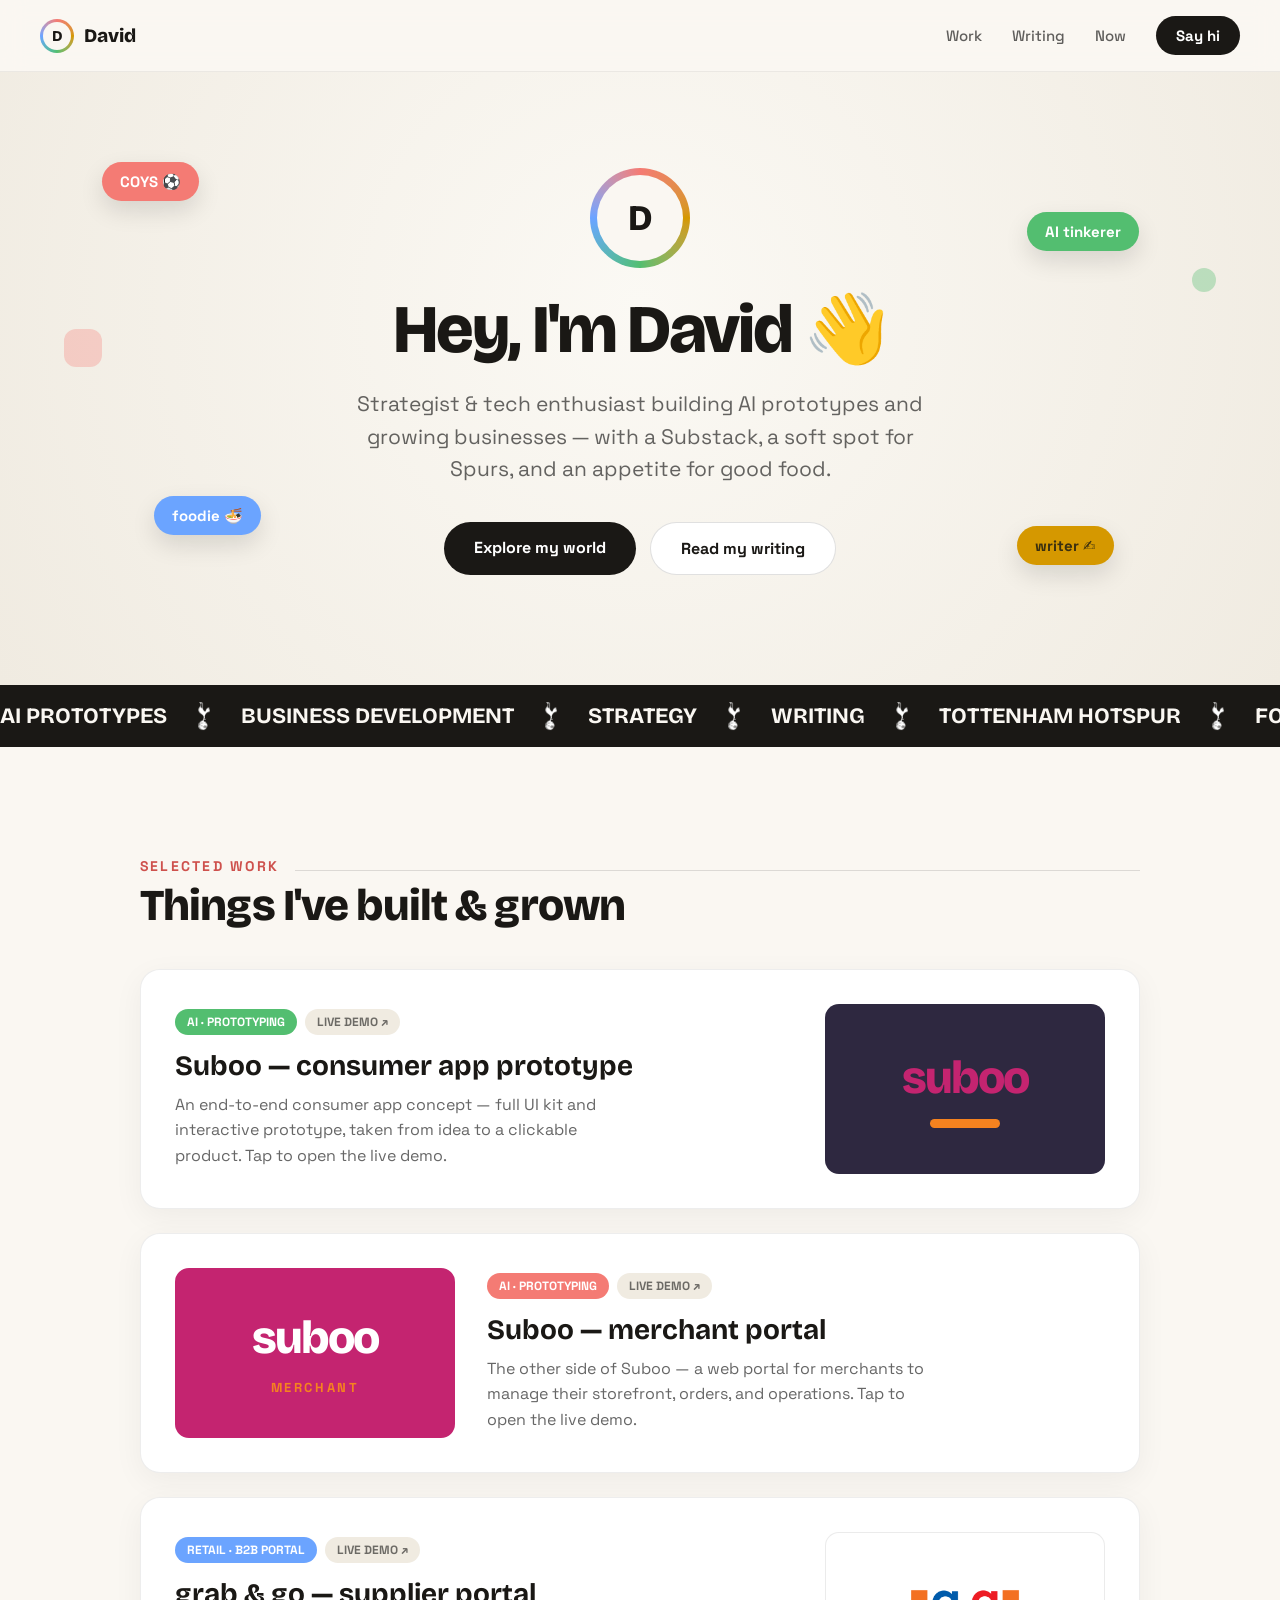
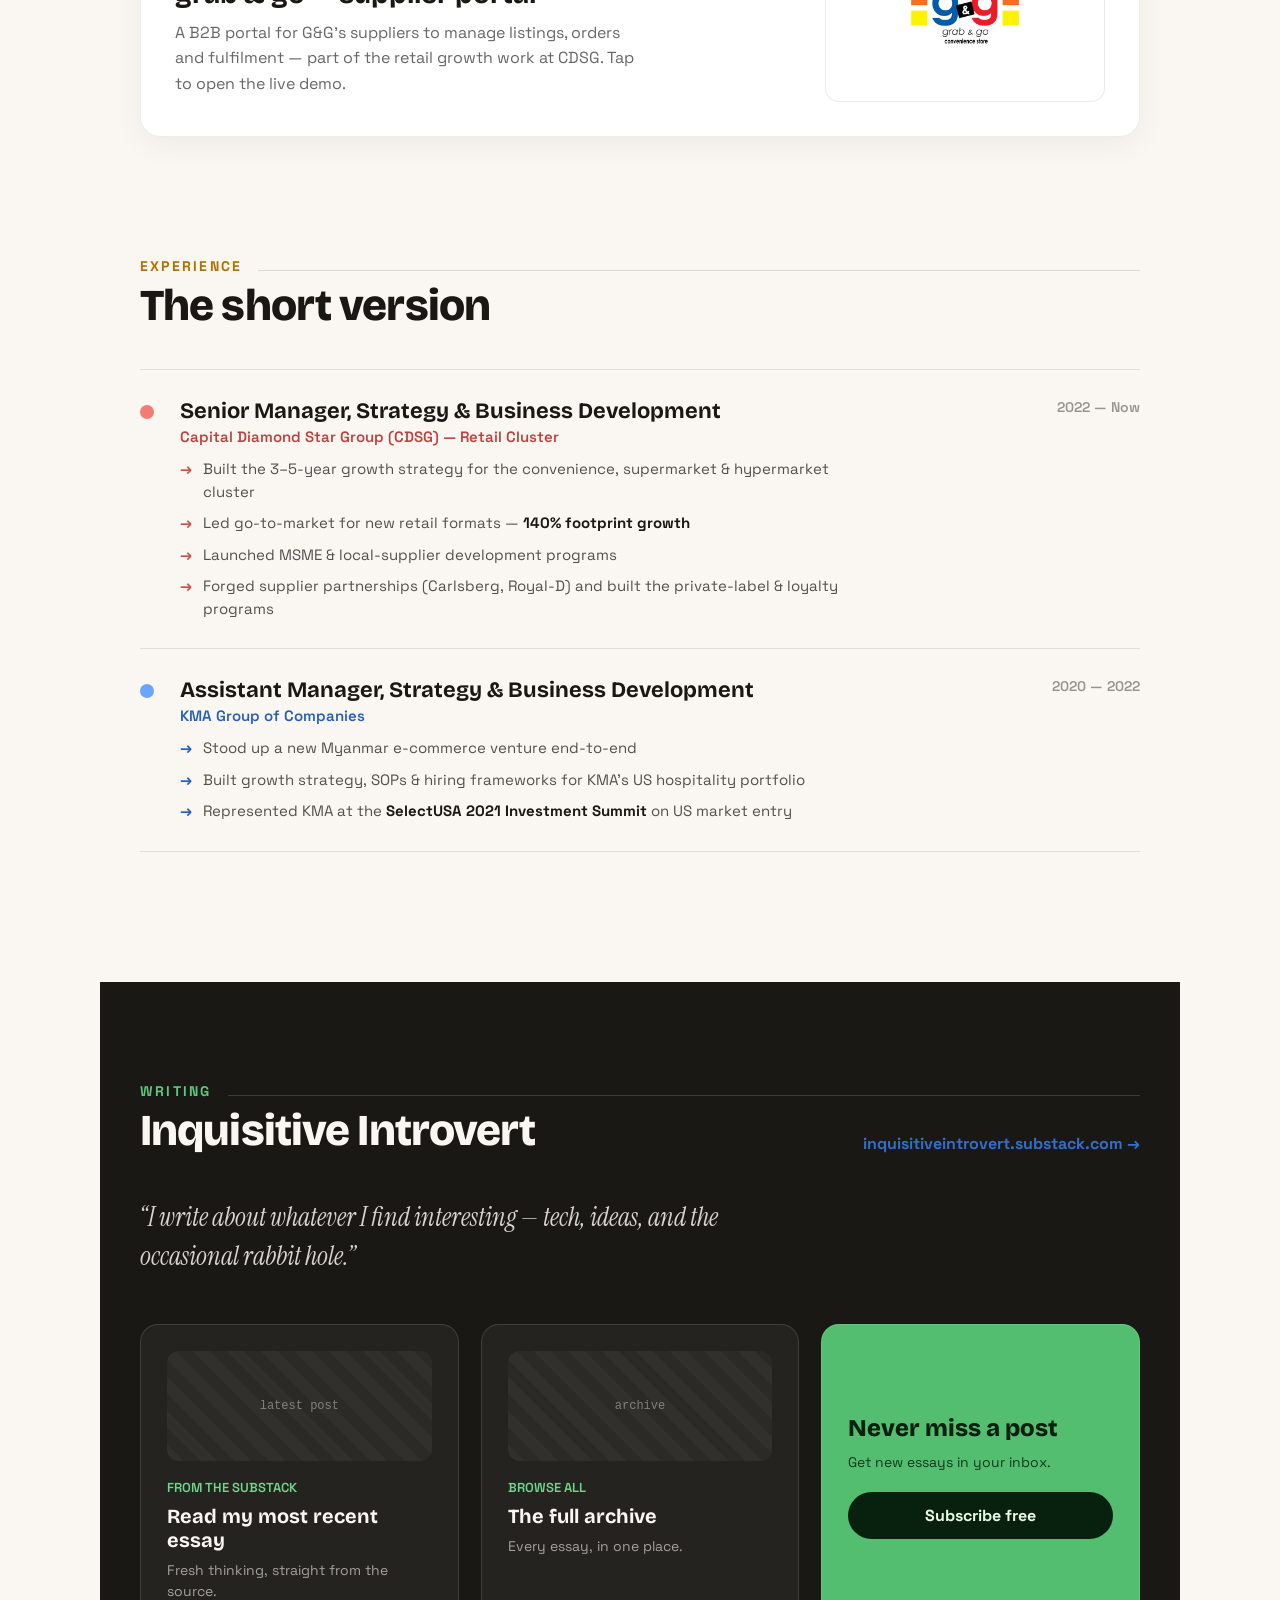
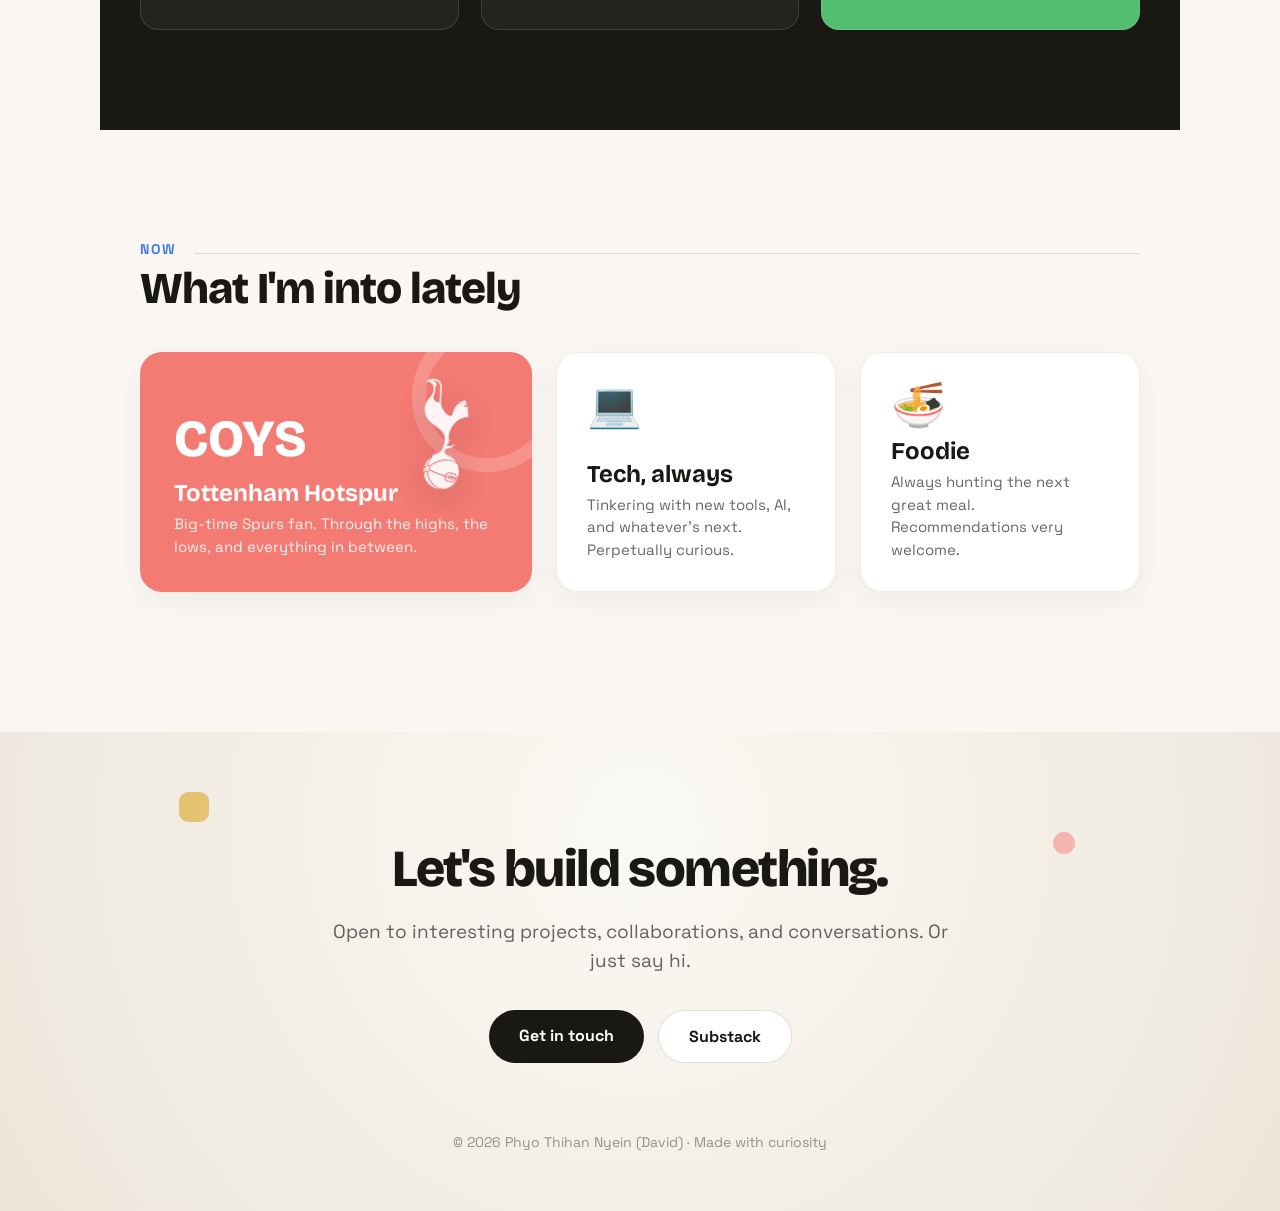
==== index.html @ 21fb3c2d "David portfolio — one-page site with editable content architecture All content lives in js/content.j" ====
<!DOCTYPE html>
<html lang="en">
<head>
<meta charset="utf-8">
<meta name="viewport" content="width=device-width, initial-scale=1">
<title>David — Strategy, AI Prototypes &amp; Writing</title>
<meta name="description" content="Phyo Thihan Nyein (David) — strategist &amp; tech enthusiast building AI prototypes and growing businesses. Portfolio, writing, and interests.">
<link rel="icon" href="data:image/svg+xml,%3Csvg xmlns='http://www.w3.org/2000/svg' viewBox='0 0 100 100'%3E%3Ccircle cx='50' cy='50' r='48' fill='%231a1815'/%3E%3Ctext x='50' y='68' text-anchor='middle' font-family='sans-serif' font-weight='800' font-size='52' fill='%23faf7f2'%3ED%3C/text%3E%3C/svg%3E">
<link rel="preconnect" href="https://fonts.googleapis.com">
<link rel="preconnect" href="https://fonts.gstatic.com" crossorigin>
<link href="https://fonts.googleapis.com/css2?family=Space+Grotesk:wght@400;500;600;700&family=Bricolage+Grotesque:opsz,wght@12..96,400;12..96,600;12..96,800&family=Instrument+Serif:ital@0;1&display=swap" rel="stylesheet">
<link rel="stylesheet" href="css/styles.css">
</head>
<body>

<!-- The page is rendered from js/content.js — edit that file to change any text or content. -->

<!-- ===== NAV ===== -->
<nav class="nav">
  <a href="#top" class="nav__brand">
    <span class="monogram monogram--sm"><span class="monogram__inner" data-initial></span></span>
    <span data-name></span>
  </a>
  <div class="nav__links">
    <a href="#work">Work</a>
    <a href="#writing">Writing</a>
    <a href="#now">Now</a>
    <a href="#say-hi" class="btn btn--dark btn--sm">Say hi</a>
  </div>
</nav>

<!-- ===== HERO ===== -->
<header id="top" class="hero">
  <div class="hero__deco" aria-hidden="true" id="hero-deco"></div>
  <div class="hero__inner">
    <div class="monogram monogram--lg">
      <div class="monogram__inner monogram__inner--lg" data-initial></div>
    </div>
    <h1 class="hero__title" id="hero-title"></h1>
    <p class="hero__subtitle" id="hero-subtitle"></p>
    <div class="hero__cta" id="hero-cta"></div>
  </div>
</header>

<!-- ===== MARQUEE STRIP ===== -->
<div class="marquee">
  <div class="marquee__track" id="marquee-track"></div>
</div>

<!-- ===== WORK ===== -->
<section id="work" class="section">
  <div class="rv eyebrow-row">
    <span class="eyebrow eyebrow--red" id="work-eyebrow"></span>
    <span class="rule"></span>
  </div>
  <h2 class="rv section__title" style="max-width:640px" id="work-title"></h2>
  <div class="work-grid" id="work-grid"></div>
</section>

<!-- ===== EXPERIENCE ===== -->
<section class="section section--experience">
  <div class="rv eyebrow-row">
    <span class="eyebrow eyebrow--yellow" id="exp-eyebrow"></span>
    <span class="rule"></span>
  </div>
  <h2 class="rv section__title" id="exp-title"></h2>
  <div class="timeline" id="timeline"></div>
</section>

<!-- ===== WRITING / SUBSTACK ===== -->
<section id="writing" class="section section--writing">
  <div class="section__inner">
    <div class="rv eyebrow-row">
      <span class="eyebrow eyebrow--green" id="writing-eyebrow"></span>
      <span class="rule rule--dark"></span>
    </div>
    <div class="rv writing__head">
      <h2 class="section__title" style="margin:0" id="writing-title"></h2>
      <a class="tlink writing__link" id="writing-link" href="#" target="_blank" rel="noopener"></a>
    </div>
    <p class="rv writing__quote" id="writing-quote"></p>
    <div class="writing-grid" id="writing-grid"></div>
  </div>
</section>

<!-- ===== NOW / INTERESTS ===== -->
<section id="now" class="section">
  <div class="rv eyebrow-row">
    <span class="eyebrow eyebrow--purple" id="now-eyebrow"></span>
    <span class="rule"></span>
  </div>
  <h2 class="rv section__title" id="now-title"></h2>
  <div class="now-grid" id="now-grid"></div>
</section>

<!-- ===== SAY HI / FOOTER ===== -->
<footer id="say-hi" class="footer">
  <div class="blob footer__blob1"></div>
  <div class="blob footer__blob2"></div>
  <div class="rv footer__inner">
    <h2 class="footer__title" id="footer-title"></h2>
    <p class="footer__subtitle" id="footer-subtitle"></p>
    <div class="footer__cta" id="footer-cta"></div>
    <div class="footer__copy" id="footer-copy"></div>
  </div>
</footer>

<!-- ===== DEMO MODAL ===== -->
<div id="demo-modal" class="modal" hidden>
  <div class="modal__bar">
    <span class="modal__title" id="demo-title"></span>
    <div class="modal__actions">
      <a id="demo-open-tab" href="#" target="_blank" rel="noopener" class="modal__link">Open in tab ↗</a>
      <button id="demo-close" type="button" class="modal__close">Close ✕</button>
    </div>
  </div>
  <iframe id="demo-frame" class="modal__frame" title="Project demo" src="about:blank"></iframe>
</div>

<script src="js/content.js"></script>
<script src="js/main.js"></script>
</body>
</html>
---- css/styles.css ----
/* ===== Reset & base ===== */
* { box-sizing: border-box; }
body {
  margin: 0;
  background: #faf7f2;
  color: #1a1815;
  font-family: 'Space Grotesk', system-ui, sans-serif;
  -webkit-font-smoothing: antialiased;
}
a { color: inherit; text-decoration: none; }
a.tlink { color: oklch(0.55 0.16 260); }
a.tlink:hover { color: oklch(0.45 0.16 260); }
img { max-width: 100%; display: block; }
ul { margin: 0; padding: 0; }

/* ===== Keyframes ===== */
@keyframes flo {
  0%, 100% { transform: translateY(0) rotate(var(--r, 0deg)); }
  50% { transform: translateY(-20px) rotate(calc(var(--r, 0deg) + 5deg)); }
}
@keyframes flo2 {
  0%, 100% { transform: translateY(0) rotate(var(--r, 0deg)); }
  50% { transform: translateY(16px) rotate(calc(var(--r, 0deg) - 7deg)); }
}
@keyframes drift {
  0% { transform: translate(0, 0); }
  33% { transform: translate(18px, -12px); }
  66% { transform: translate(-12px, 10px); }
  100% { transform: translate(0, 0); }
}
@keyframes pop {
  0%, 100% { transform: scale(1); }
  50% { transform: scale(1.06); }
}
@keyframes spin {
  from { transform: rotate(0); }
  to { transform: rotate(360deg); }
}
@keyframes mq {
  from { transform: translateX(0); }
  to { transform: translateX(-50%); }
}
@keyframes reveal {
  from { opacity: 0; transform: translateY(40px); }
  to { opacity: 1; transform: none; }
}

/* Scroll reveal: native CSS scroll-driven animation where supported */
.rv {
  animation: reveal both linear;
  animation-timeline: view();
  animation-range: entry 0% cover 26%;
}
/* JS fallback for browsers without animation-timeline support (Safari, Firefox) */
.no-scroll-timeline .rv {
  opacity: 0;
  transform: translateY(40px);
  transition: opacity .6s ease, transform .6s ease;
}
.no-scroll-timeline .rv.is-visible {
  opacity: 1;
  transform: none;
}
@media (prefers-reduced-motion: reduce) {
  .rv { animation: none; opacity: 1; transform: none; transition: none; }
}

/* ===== Shared components ===== */
.btn {
  display: inline-block;
  padding: 15px 30px;
  border-radius: 999px;
  font-weight: 700;
  font-size: 16px;
  transition: background .2s, border-color .2s;
}
.btn--sm { padding: 10px 20px; font-size: 15px; }
.btn--dark { background: #1a1815; color: #fff; }
.btn--dark:hover { background: oklch(0.55 0.16 260); }
.btn--outline { background: #fff; border: 1.5px solid rgba(0,0,0,.12); }
.btn--outline:hover { border-color: rgba(0,0,0,.4); }
.btn--subscribe { background: #08210f; color: #eafbe4; text-align: center; padding: 13px; display: block; }

.monogram {
  border-radius: 50%;
  background: conic-gradient(from 0deg, oklch(0.72 0.15 25), oklch(0.72 0.15 80), oklch(0.72 0.15 150), oklch(0.72 0.15 260), oklch(0.72 0.15 25));
  display: flex;
  align-items: center;
  justify-content: center;
}
.monogram--sm { width: 34px; height: 34px; }
.monogram--lg { width: 100px; height: 100px; margin-bottom: 28px; animation: pop 4s ease-in-out infinite; }
.monogram__inner {
  width: 28px; height: 28px;
  border-radius: 50%;
  background: #faf7f2;
  display: flex; align-items: center; justify-content: center;
  font-size: 15px;
}
.monogram__inner--lg {
  width: 86px; height: 86px;
  font: 800 36px 'Bricolage Grotesque', sans-serif;
}

.eyebrow-row { display: flex; align-items: baseline; gap: 16px; margin-bottom: 8px; }
.eyebrow { font-size: 14px; font-weight: 700; letter-spacing: .16em; text-transform: uppercase; }
.eyebrow--red { color: oklch(0.6 0.16 25); }
.eyebrow--yellow { color: oklch(0.6 0.16 80); }
.eyebrow--green { color: oklch(0.75 0.15 150); }
.eyebrow--purple { color: oklch(0.6 0.16 260); }
.rule { flex: 1; height: 1px; background: rgba(0,0,0,.12); }
.rule--dark { background: rgba(255,255,255,.16); }

.section { max-width: 1080px; margin: 0 auto; padding: 110px 40px 40px; }
.section--experience { padding: 80px 40px 40px; }
.section__inner { max-width: 1080px; margin: 0 auto; }
.section__title {
  font: 800 44px/1.05 'Bricolage Grotesque', sans-serif;
  margin: 0 0 40px;
  letter-spacing: -.02em;
}

/* ===== Nav ===== */
.nav {
  position: sticky; top: 0; z-index: 50;
  display: flex; align-items: center; justify-content: space-between;
  padding: 16px 40px;
  background: rgba(250,247,242,.82);
  backdrop-filter: blur(12px);
  border-bottom: 1px solid rgba(0,0,0,.06);
}
.nav__brand {
  display: flex; align-items: center; gap: 10px;
  font-weight: 800;
  font-family: 'Bricolage Grotesque', sans-serif;
  font-size: 19px;
}
.nav__links { display: flex; align-items: center; gap: 30px; font-size: 15px; font-weight: 500; color: rgba(0,0,0,.62); }
.nav__links > a:not(.btn) { transition: color .2s; }
.nav__links > a:not(.btn):hover { color: #1a1815; }

/* ===== Hero ===== */
.hero {
  position: relative;
  overflow: hidden;
  background: radial-gradient(circle at 50% 38%, #fbf9f4, #f0ebe1);
  padding: 96px 40px 110px;
}
.hero__deco { position: absolute; inset: 0; overflow: hidden; pointer-events: none; }
.chip {
  position: absolute;
  padding: 10px 18px;
  border-radius: 999px;
  color: #fff;
  font-weight: 700;
  font-size: 15px;
  box-shadow: 0 10px 24px rgba(0,0,0,.12);
}
.chip--red { --r: -8deg; background: oklch(0.72 0.15 25); }
.chip--green { --r: 6deg; background: oklch(0.72 0.15 150); }
.chip--purple { --r: 5deg; background: oklch(0.72 0.15 260); }
.chip--yellow { --r: -6deg; background: oklch(0.72 0.15 80); color: #3a2f10; }
.chip--flo1 { animation: flo 9s ease-in-out infinite; }
.chip--flo2 { animation: flo2 9s ease-in-out infinite; }
.blob { position: absolute; opacity: .3; }
.blob--square {
  top: 42%; left: 5%; width: 38px; height: 38px;
  border-radius: 12px; background: oklch(0.72 0.15 25);
  animation: drift 12s ease-in-out infinite;
}
.blob--circle {
  top: 32%; right: 5%; width: 24px; height: 24px;
  border-radius: 50%; background: oklch(0.72 0.15 150); opacity: .35;
  animation: drift 10s ease-in-out infinite reverse;
}
.hero__inner {
  position: relative;
  max-width: 760px;
  margin: 0 auto;
  text-align: center;
  display: flex; flex-direction: column; align-items: center;
}
.hero__title {
  font: 800 68px/1 'Bricolage Grotesque', sans-serif;
  margin: 0;
  letter-spacing: -.03em;
}
.hero__subtitle {
  font-size: 21px; line-height: 1.55;
  color: rgba(0,0,0,.6);
  max-width: 580px;
  margin: 24px 0 0;
}
.hero__cta { display: flex; gap: 14px; margin-top: 36px; flex-wrap: wrap; justify-content: center; }

/* ===== Marquee ===== */
.marquee { overflow: hidden; background: #1a1815; color: #faf7f2; padding: 16px 0; }
.marquee__track {
  display: flex; white-space: nowrap;
  animation: mq 40s linear infinite;
  font-size: 22px; font-weight: 700;
  font-family: 'Bricolage Grotesque', sans-serif;
}
.marquee__group { display: inline-flex; align-items: center; }
.marquee__sep { height: 30px; width: auto; margin: 0 22px; vertical-align: middle; }

/* ===== Work ===== */
.work-grid { display: grid; grid-template-columns: 1fr 1fr; gap: 24px; }
.work-card {
  grid-column: 1 / -1;
  display: flex; gap: 32px; align-items: center;
  background: #fff;
  border: 1px solid rgba(0,0,0,.07);
  border-radius: 20px;
  padding: 34px;
  box-shadow: 0 8px 30px rgba(0,0,0,.05);
  transition: transform .25s, box-shadow .25s;
  cursor: pointer;
}
.work-card:hover { transform: translateY(-4px); box-shadow: 0 16px 44px rgba(0,0,0,.1); }
.work-card__text { flex: 1; }
.tag-row { display: flex; gap: 8px; margin-bottom: 16px; }
.tag { display: inline-block; font-size: 12px; font-weight: 700; padding: 5px 12px; border-radius: 999px; }
.tag--green { background: oklch(0.72 0.15 150); color: #fff; }
.tag--red { background: oklch(0.72 0.15 25); color: #fff; }
.tag--purple { background: oklch(0.72 0.15 260); color: #fff; }
.tag--neutral { background: #f0ebe1; color: rgba(0,0,0,.55); }
.work-card__title { font: 700 28px/1.1 'Bricolage Grotesque', sans-serif; margin: 0 0 10px; }
.work-card__desc { font-size: 16px; line-height: 1.6; color: rgba(0,0,0,.6); margin: 0; max-width: 460px; }
.work-card__preview {
  width: 280px; height: 170px;
  border-radius: 14px; flex: none;
  display: flex; flex-direction: column; align-items: center; justify-content: center; gap: 14px;
}
.work-card__preview--image {
  background: #fff; border: 1px solid rgba(0,0,0,.08);
  padding: 18px;
}
.work-card__preview--image img { max-width: 100%; max-height: 100%; object-fit: contain; }
.suboo-wordmark { font: 900 46px 'Bricolage Grotesque', sans-serif; letter-spacing: -2px; }
.suboo-bar { width: 70px; height: 9px; border-radius: 5px; background: #F5821F; }
.suboo-label { font: 700 13px 'Space Grotesk', sans-serif; letter-spacing: .2em; color: #F5821F; }

/* ===== Experience / timeline ===== */
.timeline { display: flex; flex-direction: column; }
.timeline__item { display: flex; gap: 26px; padding: 28px 0; }
.timeline__item--top { border-top: 1px solid rgba(0,0,0,.1); }
.timeline__item--bottom { border-top: 1px solid rgba(0,0,0,.1); border-bottom: 1px solid rgba(0,0,0,.1); }
.timeline__dot { width: 14px; height: 14px; border-radius: 50%; margin-top: 7px; flex: none; }
.timeline__dot--red { background: oklch(0.72 0.15 25); }
.timeline__dot--purple { background: oklch(0.72 0.15 260); }
.timeline__body { flex: 1; }
.timeline__role { font: 700 22px 'Bricolage Grotesque', sans-serif; margin: 0 0 3px; }
.timeline__org { font-size: 15px; font-weight: 600; margin-bottom: 12px; }
.timeline__org--red { color: oklch(0.55 0.16 25); }
.timeline__org--purple { color: oklch(0.5 0.16 260); }
.timeline__list { list-style: none; display: flex; flex-direction: column; gap: 9px; max-width: 660px; }
.timeline__list li { display: flex; gap: 11px; font-size: 15px; line-height: 1.5; color: rgba(0,0,0,.68); }
.timeline__list strong { color: #1a1815; }
.timeline__arrow { font-weight: 800; flex: none; }
.timeline__arrow--red { color: oklch(0.6 0.16 25); }
.timeline__arrow--purple { color: oklch(0.5 0.16 260); }
.timeline__date { font-size: 14px; color: rgba(0,0,0,.4); font-weight: 600; white-space: nowrap; }

/* ===== Writing ===== */
.section--writing {
  background: #1a1815; color: #faf7f2;
  margin-top: 90px;
  padding: 100px 40px;
}
.writing__head {
  display: flex; flex-wrap: wrap; justify-content: space-between; align-items: flex-end;
  gap: 20px; margin-bottom: 44px;
}
.writing__link { color: oklch(0.8 0.15 150); font-weight: 700; font-size: 16px; }
.writing__quote {
  font: italic 26px/1.5 'Instrument Serif', serif;
  color: rgba(250,247,242,.85);
  max-width: 640px;
  margin: 0 0 48px;
}
.writing-grid { display: grid; grid-template-columns: repeat(3, 1fr); gap: 22px; }
.writing-card {
  display: flex; flex-direction: column;
  background: rgba(255,255,255,.05);
  border: 1px solid rgba(255,255,255,.12);
  border-radius: 18px;
  padding: 26px;
  transition: background .25s;
}
.writing-card:hover { background: rgba(255,255,255,.09); }
.writing-card__thumb {
  height: 110px; border-radius: 12px; margin-bottom: 18px;
  background: repeating-linear-gradient(45deg, rgba(255,255,255,.06), rgba(255,255,255,.06) 12px, rgba(255,255,255,.03) 12px, rgba(255,255,255,.03) 24px);
  display: flex; align-items: center; justify-content: center;
  font: 12px ui-monospace, monospace; color: rgba(255,255,255,.4);
}
.writing-card__eyebrow { font-size: 13px; color: oklch(0.8 0.15 150); font-weight: 600; margin-bottom: 8px; }
.writing-card__title { font: 700 20px/1.2 'Bricolage Grotesque', sans-serif; margin: 0 0 8px; }
.writing-card__desc { font-size: 14px; line-height: 1.55; color: rgba(250,247,242,.6); margin: 0; }
.writing-card--cta {
  justify-content: center;
  background: oklch(0.72 0.15 150); color: #08210f;
  border-radius: 18px; padding: 26px;
}
.writing-card--cta__title { font: 800 24px/1.15 'Bricolage Grotesque', sans-serif; margin: 0 0 10px; }
.writing-card--cta__desc { font-size: 14px; line-height: 1.55; margin: 0 0 18px; opacity: .85; }

/* ===== Now ===== */
.now-grid { display: grid; grid-template-columns: 1.4fr 1fr 1fr; gap: 24px; }
.now-card {
  background: #fff; border: 1px solid rgba(0,0,0,.07);
  border-radius: 22px; padding: 30px; min-height: 240px;
  display: flex; flex-direction: column; justify-content: flex-end;
  box-shadow: 0 8px 30px rgba(0,0,0,.05);
}
.now-card--spurs {
  position: relative; overflow: hidden;
  background: oklch(0.72 0.15 25); color: #fff;
  border: none; padding: 34px;
}
.now-card__ring {
  position: absolute; top: -30px; right: -30px;
  width: 150px; height: 150px; border-radius: 50%;
  border: 14px solid rgba(255,255,255,.18);
  animation: spin 24s linear infinite;
}
.now-card__crest {
  position: absolute; top: 22px; right: 26px;
  height: 120px; width: auto; opacity: .92;
  animation: flo 9s ease-in-out infinite;
  filter: drop-shadow(0 8px 18px rgba(0,0,0,.2));
}
.now-card__big { font-size: 52px; font-weight: 800; font-family: 'Bricolage Grotesque', sans-serif; line-height: 1; }
.now-card__emoji { font-size: 44px; line-height: 1; margin-bottom: auto; }
.now-card__title { font: 700 24px 'Bricolage Grotesque', sans-serif; margin: 14px 0 6px; }
.now-card--spurs .now-card__title { margin: 14px 0 6px; }
.now-card:not(.now-card--spurs) .now-card__title { margin: 0 0 6px; }
.now-card__desc { font-size: 15px; line-height: 1.5; margin: 0; opacity: .9; }
.now-card:not(.now-card--spurs) .now-card__desc { color: rgba(0,0,0,.6); opacity: 1; }

/* ===== Footer ===== */
.footer {
  position: relative; overflow: hidden;
  margin-top: 100px;
  background: radial-gradient(circle at 50% 20%, #fbf9f4, #ece6da);
  padding: 110px 40px 60px;
  text-align: center;
}
.footer__blob1 { top: 60px; left: 14%; width: 30px; height: 30px; border-radius: 9px; background: oklch(0.72 0.15 80); opacity: .5; animation: drift 11s ease-in-out infinite; }
.footer__blob2 { top: 100px; right: 16%; width: 22px; height: 22px; border-radius: 50%; background: oklch(0.72 0.15 25); opacity: .5; animation: drift 9s ease-in-out infinite reverse; }
.footer__inner { position: relative; max-width: 640px; margin: 0 auto; }
.footer__title { font: 800 52px/1.05 'Bricolage Grotesque', sans-serif; margin: 0; letter-spacing: -.03em; }
.footer__subtitle { font-size: 19px; line-height: 1.55; color: rgba(0,0,0,.6); margin: 20px 0 34px; }
.footer__cta { display: flex; gap: 14px; justify-content: center; flex-wrap: wrap; }
.footer__copy { margin-top: 70px; font-size: 14px; color: rgba(0,0,0,.4); }

/* ===== Demo modal ===== */
.modal {
  position: fixed; inset: 0; z-index: 100;
  background: rgba(20,16,30,.72);
  backdrop-filter: blur(6px);
  display: flex; flex-direction: column;
  padding: 26px;
}
.modal[hidden] { display: none; }
.modal__bar { display: flex; align-items: center; justify-content: space-between; margin-bottom: 14px; color: #fff; }
.modal__title { font: 700 16px 'Bricolage Grotesque', sans-serif; color: #fff; text-transform: capitalize; }
.modal__actions { display: flex; gap: 10px; }
.modal__link { font-size: 14px; font-weight: 600; color: rgba(255,255,255,.75); border: 1px solid rgba(255,255,255,.25); padding: 9px 16px; border-radius: 999px; }
.modal__close { font-size: 15px; font-weight: 700; color: #1a1815; background: #fff; border: none; padding: 10px 20px; border-radius: 999px; cursor: pointer; }
.modal__frame { flex: 1; width: 100%; border: none; border-radius: 16px; background: #2E2840; box-shadow: 0 24px 70px rgba(0,0,0,.4); }

/* ===== Responsive ===== */
@media (max-width: 900px) {
  .now-grid { grid-template-columns: 1fr 1fr; }
  .now-card--spurs { grid-column: 1 / -1; }
  .writing-grid { grid-template-columns: 1fr; }
}
@media (max-width: 700px) {
  .nav { padding: 14px 20px; }
  .nav__links { gap: 16px; font-size: 14px; }
  .hero { padding: 72px 20px 90px; }
  .hero__title { font-size: 44px; }
  .hero__subtitle { font-size: 18px; }
  .section { padding: 80px 20px 30px; }
  .section--writing { padding: 70px 20px; }
  .section__title { font-size: 32px; }
  .work-card { flex-direction: column; padding: 22px; }
  .work-card__preview { width: 100%; }
  .timeline__item { flex-direction: column; gap: 10px; }
  .now-grid { grid-template-columns: 1fr; }
  .footer__title { font-size: 36px; }
  .chip { display: none; }
}
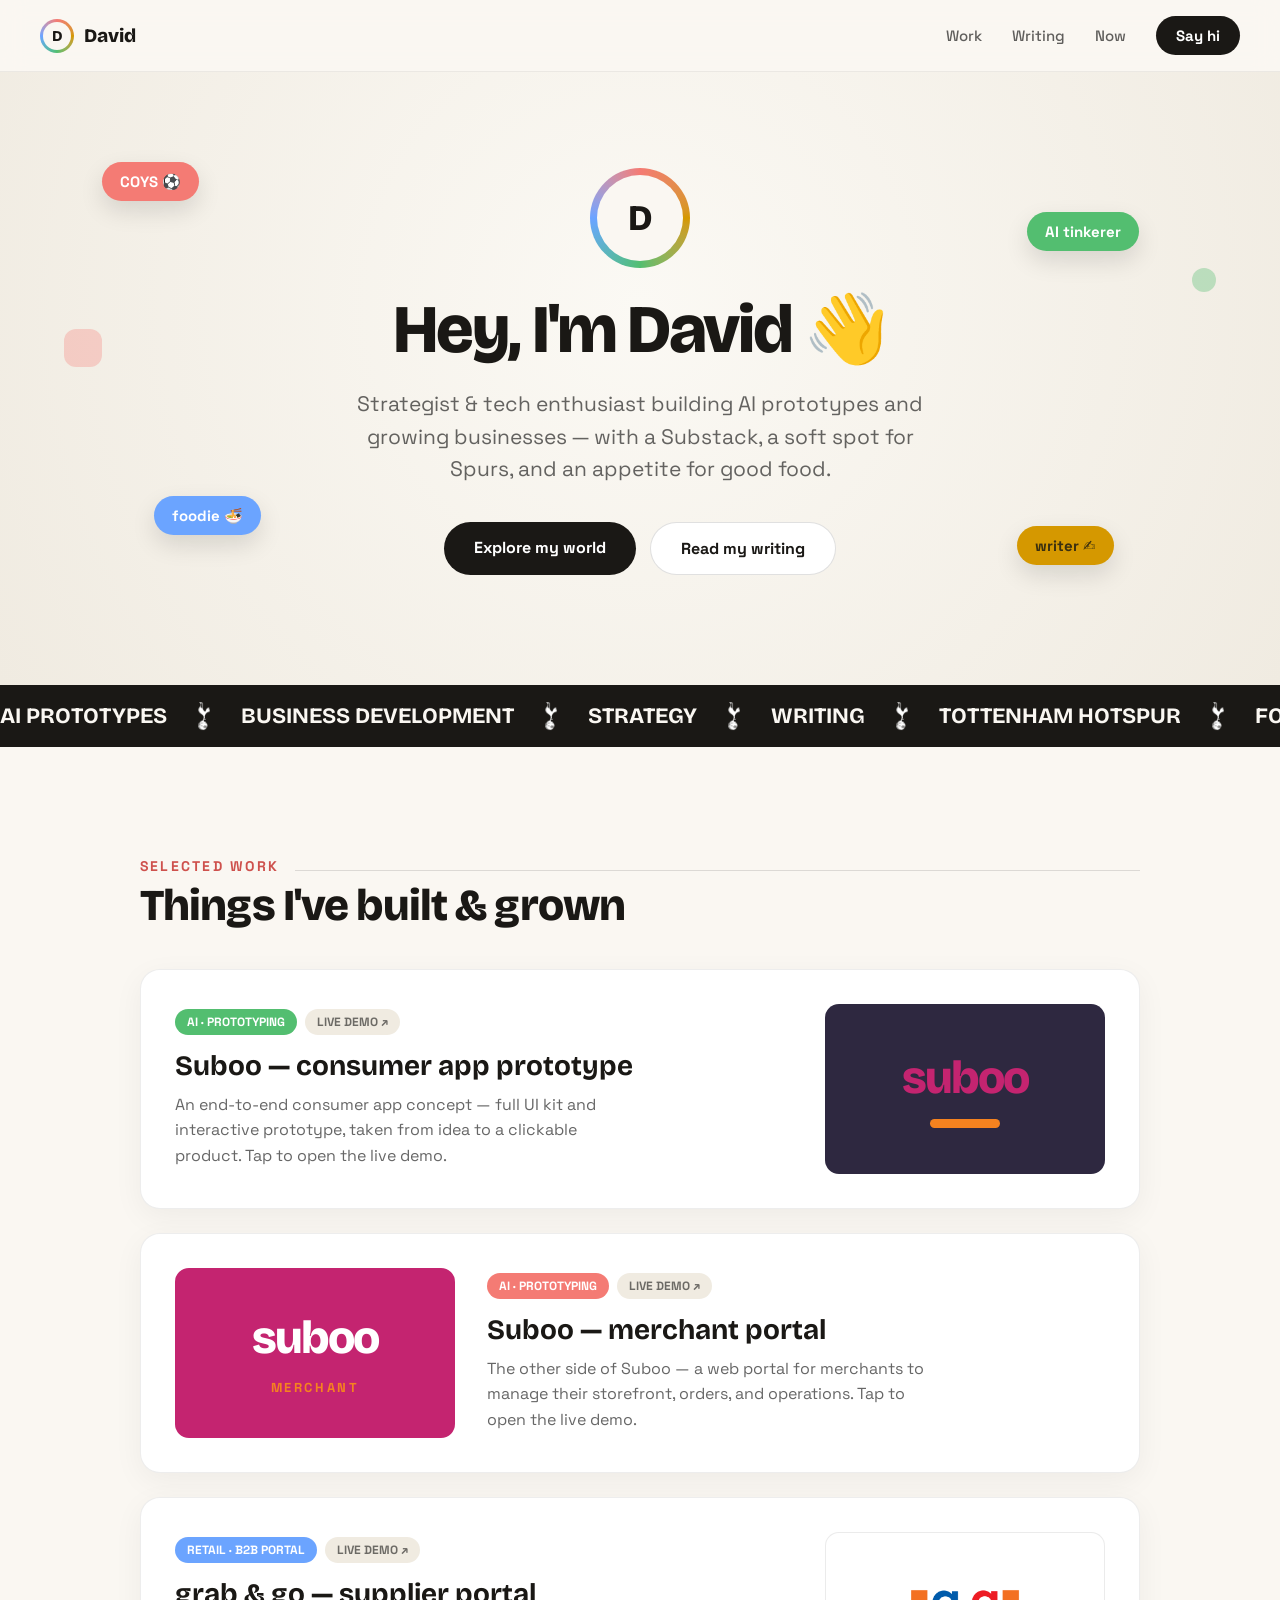
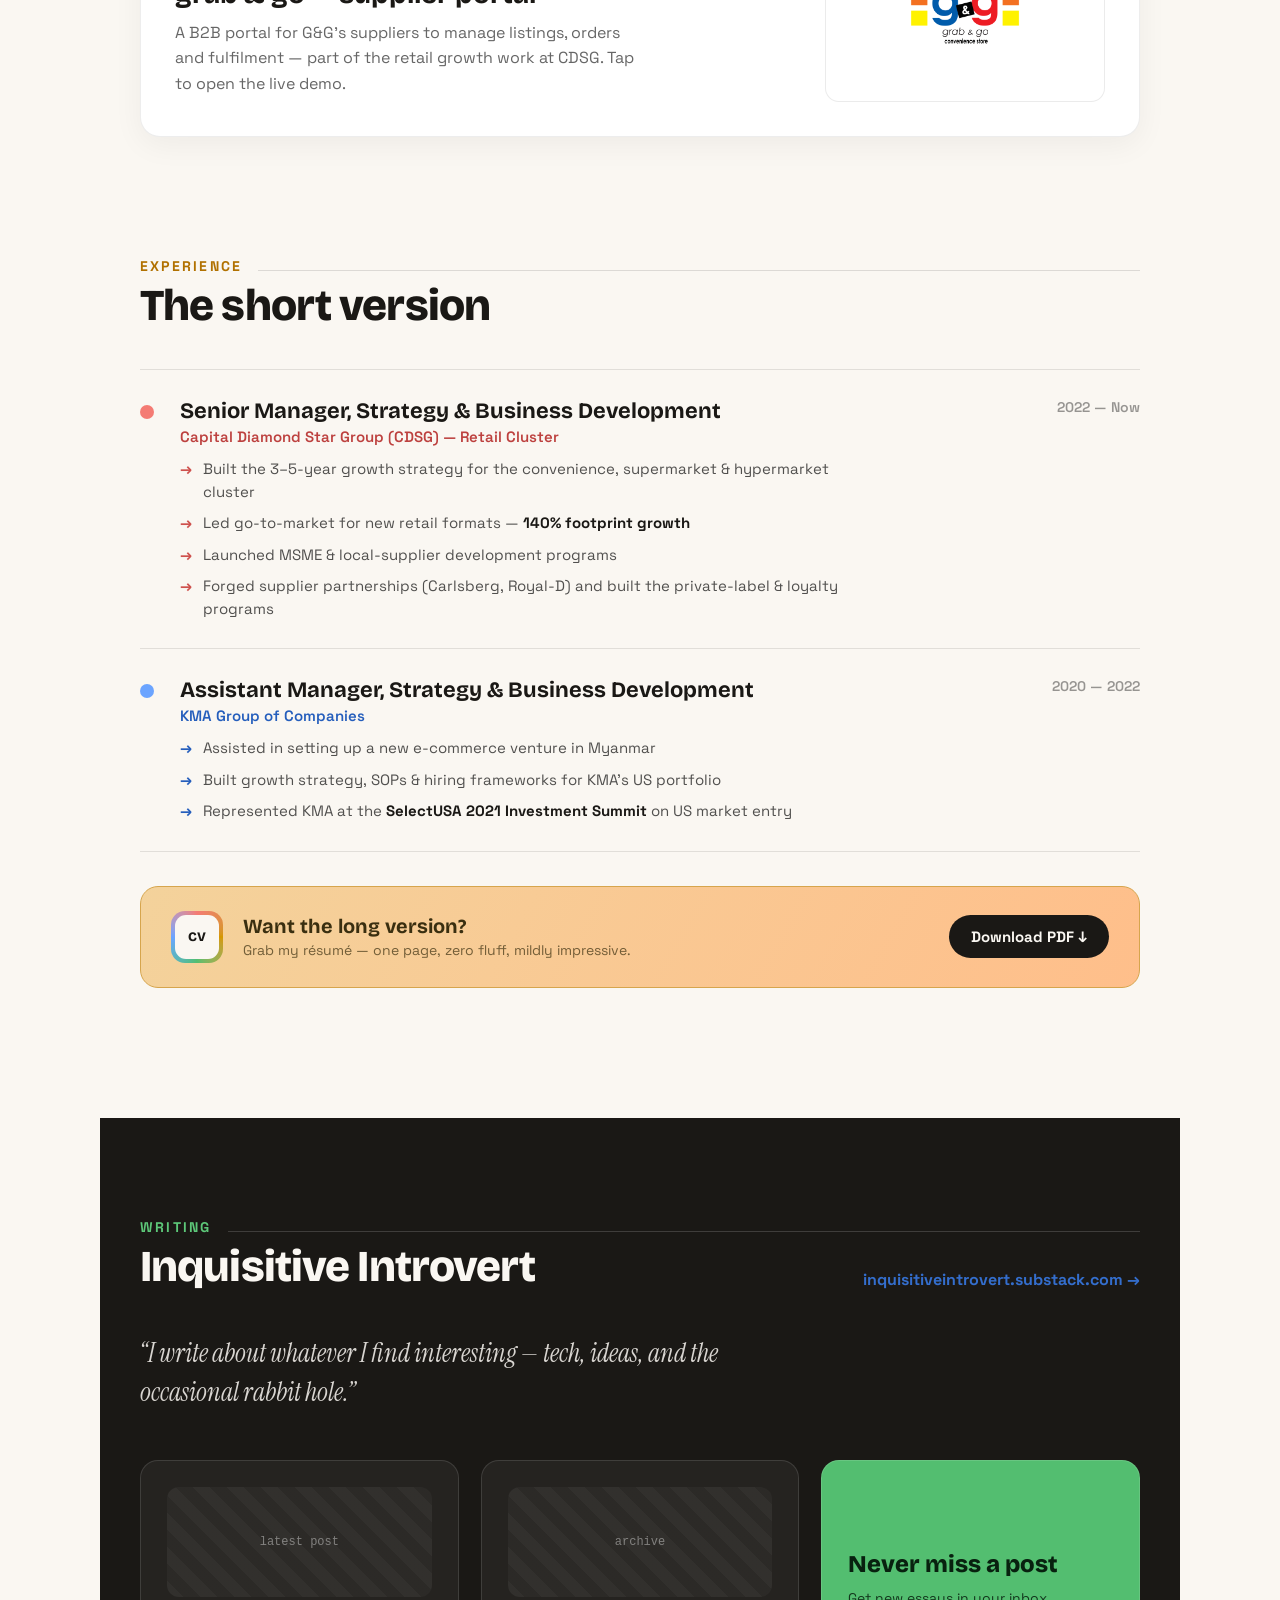
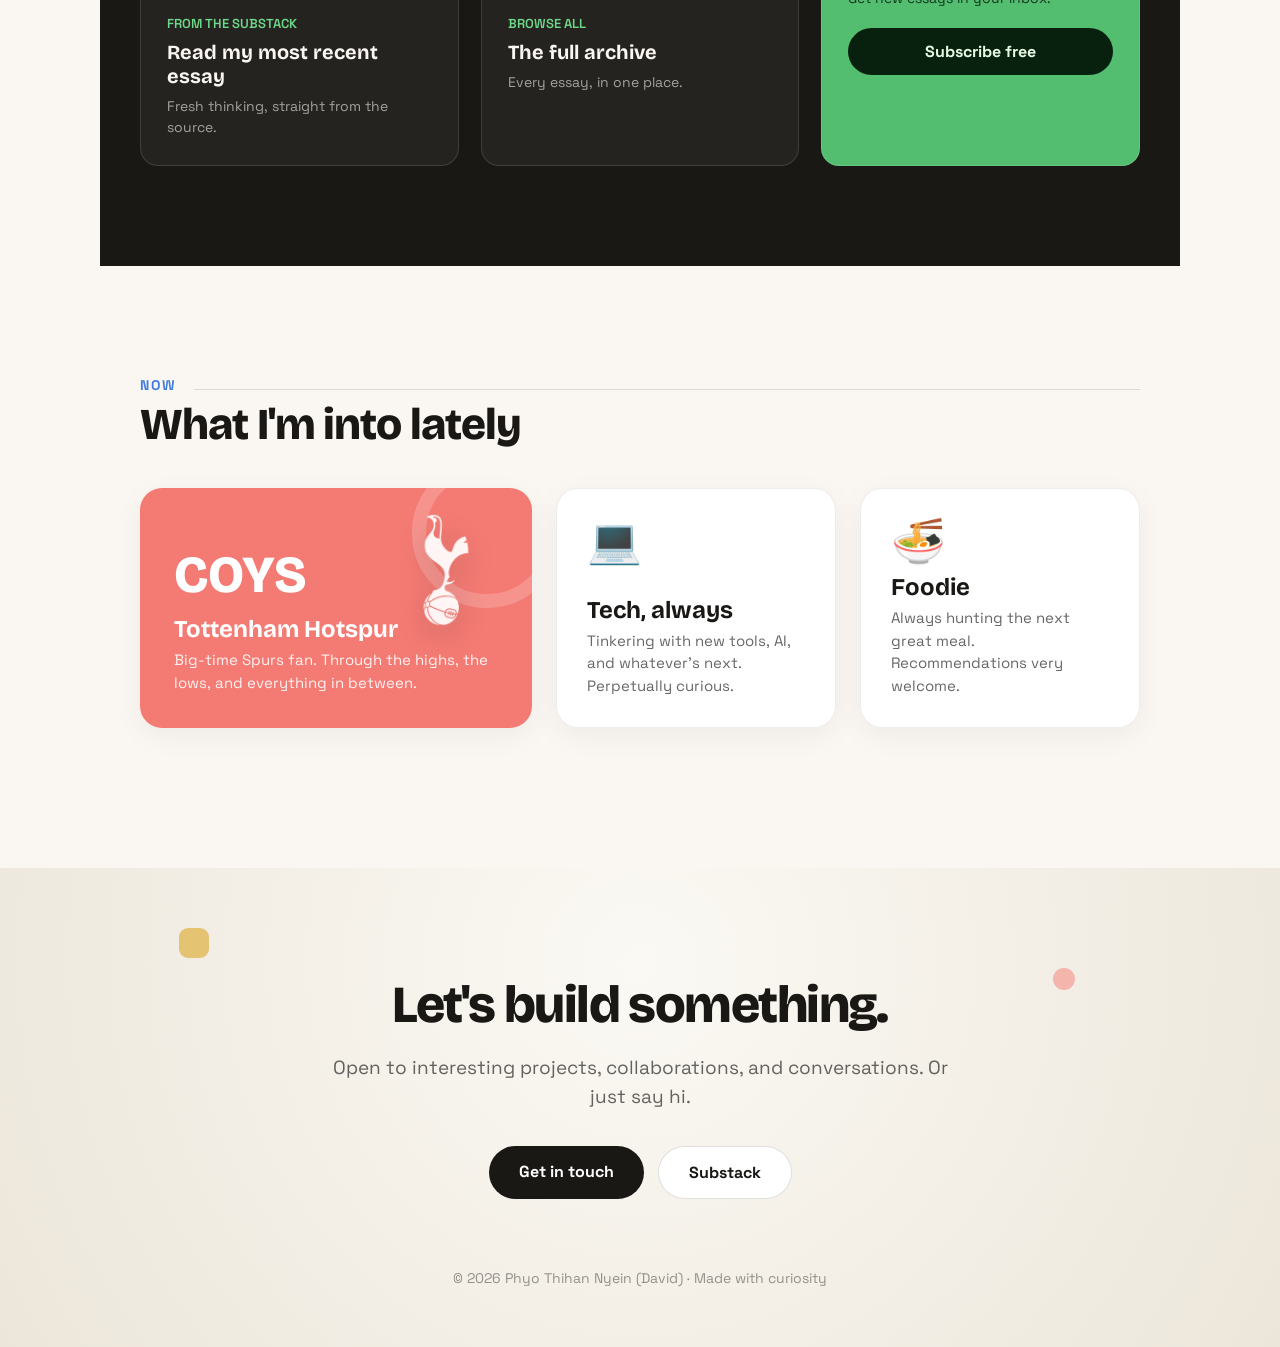
==== commit cdda3ff8: "Add 'Say hi' greeting popup + Calendly booking flow The nav 'Say hi' now opens a playful popup (fall" ====
--- a/index.html
+++ b/index.html
@@ -25,7 +25,7 @@
     <a href="#work">Work</a>
     <a href="#writing">Writing</a>
     <a href="#now">Now</a>
-    <a href="#say-hi" class="btn btn--dark btn--sm">Say hi</a>
+    <a href="#say-hi" id="nav-say-hi" class="btn btn--dark btn--sm">Say hi</a>
   </div>
 </nav>
 
@@ -117,7 +117,35 @@
   <iframe id="demo-frame" class="modal__frame" title="Project demo" src="about:blank"></iframe>
 </div>
 
+<!-- ===== SAY-HI GREETING POPUP ===== -->
+<div id="hi-modal" class="hi-overlay" hidden>
+  <div class="hi-confetti" id="hi-confetti" aria-hidden="true"></div>
+  <div class="hi-card">
+    <div class="hi-card__badge">
+      <div class="hi-card__badge-inner"><span class="hi-card__wave">👋</span></div>
+    </div>
+    <h3 class="hi-card__greeting" id="hi-greeting"></h3>
+    <p class="hi-card__text" id="hi-text"></p>
+    <div class="hi-card__actions">
+      <a id="hi-book" class="btn btn--dark hi-card__book" href="#"></a>
+      <button id="hi-dismiss" type="button" class="hi-card__dismiss"></button>
+    </div>
+  </div>
+</div>
+
+<!-- ===== CALENDLY MODAL ===== -->
+<div id="cal-modal" class="cal-overlay" hidden>
+  <div class="cal-card">
+    <div class="cal-card__bar">
+      <span class="cal-card__title" id="cal-heading"></span>
+      <button id="cal-close" type="button" class="modal__close">Close ✕</button>
+    </div>
+    <iframe id="cal-frame" class="cal-card__frame" title="Calendly — book a time" src="about:blank"></iframe>
+  </div>
+</div>
+
 <script src="js/content.js"></script>
 <script src="js/main.js"></script>
+<script defer src="/_vercel/insights/script.js"></script>
 </body>
 </html>
--- a/css/styles.css
+++ b/css/styles.css
@@ -1,11 +1,13 @@
 /* ===== Reset & base ===== */
 * { box-sizing: border-box; }
+html { overflow-x: clip; }
 body {
   margin: 0;
   background: #faf7f2;
   color: #1a1815;
   font-family: 'Space Grotesk', system-ui, sans-serif;
   -webkit-font-smoothing: antialiased;
+  overflow-x: clip;
 }
 a { color: inherit; text-decoration: none; }
 a.tlink { color: oklch(0.55 0.16 260); }
@@ -43,6 +45,20 @@
 @keyframes reveal {
   from { opacity: 0; transform: translateY(40px); }
   to { opacity: 1; transform: none; }
+}
+@keyframes wave {
+  0%, 100% { transform: rotate(0); }
+  25% { transform: rotate(18deg); }
+  75% { transform: rotate(-10deg); }
+}
+@keyframes popIn {
+  0% { transform: scale(.5) rotate(-6deg); opacity: 0; }
+  60% { transform: scale(1.06) rotate(2deg); opacity: 1; }
+  100% { transform: scale(1) rotate(0); }
+}
+@keyframes confettiFall {
+  0% { transform: translateY(-10vh) rotate(0deg); opacity: 1; }
+  100% { transform: translateY(110vh) rotate(720deg); opacity: .9; }
 }
 
 /* Scroll reveal: native CSS scroll-driven animation where supported */
@@ -72,6 +88,7 @@
   border-radius: 999px;
   font-weight: 700;
   font-size: 16px;
+  white-space: nowrap;
   transition: background .2s, border-color .2s;
 }
 .btn--sm { padding: 10px 20px; font-size: 15px; }
@@ -196,12 +213,12 @@
 /* ===== Marquee ===== */
 .marquee { overflow: hidden; background: #1a1815; color: #faf7f2; padding: 16px 0; }
 .marquee__track {
-  display: flex; white-space: nowrap;
+  display: flex; width: max-content; white-space: nowrap;
   animation: mq 40s linear infinite;
   font-size: 22px; font-weight: 700;
   font-family: 'Bricolage Grotesque', sans-serif;
 }
-.marquee__group { display: inline-flex; align-items: center; }
+.marquee__group { display: inline-flex; align-items: center; flex: none; }
 .marquee__sep { height: 30px; width: auto; margin: 0 22px; vertical-align: middle; }
 
 /* ===== Work ===== */
@@ -262,6 +279,35 @@
 .timeline__arrow--purple { color: oklch(0.5 0.16 260); }
 .timeline__date { font-size: 14px; color: rgba(0,0,0,.4); font-weight: 600; white-space: nowrap; }
 
+/* ===== Résumé download card ===== */
+.cv-card {
+  display: flex; align-items: center; gap: 20px; margin-top: 34px;
+  background: linear-gradient(120deg, oklch(0.88 0.08 80), oklch(0.85 0.1 60));
+  color: #3a2f10;
+  border: 1.5px solid oklch(0.75 0.12 80);
+  border-radius: 18px; padding: 24px 30px;
+  transition: transform .25s, box-shadow .25s;
+}
+.cv-card:hover { transform: translateY(-4px); box-shadow: 0 16px 44px rgba(120,90,20,.22); }
+.cv-card__badge {
+  width: 52px; height: 52px; flex: none; border-radius: 14px;
+  background: conic-gradient(oklch(0.72 0.15 25), oklch(0.72 0.15 80), oklch(0.72 0.15 150), oklch(0.72 0.15 260), oklch(0.72 0.15 25));
+  display: flex; align-items: center; justify-content: center;
+}
+.cv-card__badge-inner {
+  width: 44px; height: 44px; border-radius: 11px; background: #faf7f2;
+  display: flex; align-items: center; justify-content: center;
+  font: 800 13px 'Bricolage Grotesque', sans-serif; color: #1a1815;
+}
+.cv-card__text { flex: 1; }
+.cv-card__title { display: block; font: 700 20px 'Bricolage Grotesque', sans-serif; }
+.cv-card__desc { display: block; font-size: 14px; color: rgba(58,47,16,.7); margin-top: 3px; }
+.cv-card__btn {
+  flex: none; background: #1a1815; color: #faf7f2;
+  padding: 12px 22px; border-radius: 999px; font-weight: 700; font-size: 15px;
+  white-space: nowrap;
+}
+
 /* ===== Writing ===== */
 .section--writing {
   background: #1a1815; color: #faf7f2;
@@ -371,6 +417,57 @@
 .modal__close { font-size: 15px; font-weight: 700; color: #1a1815; background: #fff; border: none; padding: 10px 20px; border-radius: 999px; cursor: pointer; }
 .modal__frame { flex: 1; width: 100%; border: none; border-radius: 16px; background: #2E2840; box-shadow: 0 24px 70px rgba(0,0,0,.4); }
 
+/* ===== "Say hi" greeting popup ===== */
+.hi-overlay {
+  position: fixed; inset: 0; z-index: 120;
+  background: rgba(20,16,30,.55); backdrop-filter: blur(6px);
+  display: flex; align-items: center; justify-content: center; overflow: hidden;
+}
+.hi-overlay[hidden] { display: none; }
+.hi-confetti { position: absolute; inset: 0; pointer-events: none; }
+.hi-confetti__bit { position: absolute; top: 0; animation-name: confettiFall; animation-timing-function: linear; animation-iteration-count: infinite; }
+.hi-card {
+  position: relative; background: #faf7f2; border-radius: 28px;
+  padding: 48px 52px; max-width: 420px; text-align: center;
+  box-shadow: 0 30px 90px rgba(0,0,0,.35);
+  animation: popIn .45s cubic-bezier(.34,1.56,.64,1) both;
+}
+.hi-card__badge {
+  width: 88px; height: 88px; margin: 0 auto 20px; border-radius: 50%;
+  background: conic-gradient(from 0deg, oklch(0.72 0.15 25), oklch(0.72 0.15 80), oklch(0.72 0.15 150), oklch(0.72 0.15 260), oklch(0.72 0.15 25));
+  display: flex; align-items: center; justify-content: center;
+  animation: pop 3s ease-in-out infinite;
+}
+.hi-card__badge-inner { width: 74px; height: 74px; border-radius: 50%; background: #faf7f2; display: flex; align-items: center; justify-content: center; font-size: 38px; }
+.hi-card__wave { display: inline-block; animation: wave 1.2s ease-in-out infinite; transform-origin: 70% 70%; }
+.hi-card__greeting { font: 800 40px/1.05 'Bricolage Grotesque', sans-serif; margin: 0 0 6px; letter-spacing: -.02em; }
+.hi-card__text { font-size: 16px; line-height: 1.55; color: rgba(0,0,0,.6); margin: 8px 0 26px; }
+.hi-card__actions { display: flex; flex-direction: column; gap: 10px; }
+.hi-card__book { padding: 14px 28px; font-size: 16px; }
+.hi-card__dismiss { background: none; border: none; font: 600 14px 'Space Grotesk', sans-serif; color: rgba(0,0,0,.45); cursor: pointer; padding: 8px; transition: color .2s; }
+.hi-card__dismiss:hover { color: #1a1815; }
+@media (prefers-reduced-motion: reduce) {
+  .hi-card, .hi-card__badge, .hi-card__wave { animation: none; }
+}
+
+/* ===== Calendly modal ===== */
+.cal-overlay {
+  position: fixed; inset: 0; z-index: 130;
+  background: rgba(20,16,30,.6); backdrop-filter: blur(6px);
+  display: flex; align-items: center; justify-content: center; padding: 30px;
+}
+.cal-overlay[hidden] { display: none; }
+.cal-card {
+  position: relative; width: min(1000px, 100%); height: min(760px, 100%);
+  background: #faf7f2; border-radius: 24px; overflow: hidden;
+  box-shadow: 0 30px 90px rgba(0,0,0,.4);
+  animation: popIn .4s cubic-bezier(.34,1.56,.64,1) both;
+  display: flex; flex-direction: column;
+}
+.cal-card__bar { display: flex; align-items: center; justify-content: space-between; padding: 16px 22px; border-bottom: 1px solid rgba(0,0,0,.08); }
+.cal-card__title { font: 700 18px 'Bricolage Grotesque', sans-serif; }
+.cal-card__frame { flex: 1; width: 100%; border: none; background: #fff; }
+
 /* ===== Responsive ===== */
 @media (max-width: 900px) {
   .now-grid { grid-template-columns: 1fr 1fr; }
@@ -378,8 +475,10 @@
   .writing-grid { grid-template-columns: 1fr; }
 }
 @media (max-width: 700px) {
-  .nav { padding: 14px 20px; }
-  .nav__links { gap: 16px; font-size: 14px; }
+  .nav { padding: 14px 18px; gap: 12px; }
+  .nav__brand [data-name] { display: none; }
+  .nav__links { gap: 18px; font-size: 14px; flex-shrink: 0; }
+  .nav__links .btn--sm { padding: 9px 16px; }
   .hero { padding: 72px 20px 90px; }
   .hero__title { font-size: 44px; }
   .hero__subtitle { font-size: 18px; }
@@ -389,7 +488,19 @@
   .work-card { flex-direction: column; padding: 22px; }
   .work-card__preview { width: 100%; }
   .timeline__item { flex-direction: column; gap: 10px; }
+  .cv-card { flex-wrap: wrap; gap: 16px; padding: 22px; }
+  .cv-card__text { flex: 1 1 auto; }
+  .cv-card__btn { flex: 1 1 100%; text-align: center; }
+  .hi-overlay { padding: 20px; }
+  .hi-card { padding: 38px 30px; }
+  .hi-card__greeting { font-size: 34px; }
+  .cal-overlay { padding: 14px; }
   .now-grid { grid-template-columns: 1fr; }
   .footer__title { font-size: 36px; }
   .chip { display: none; }
 }
+@media (max-width: 360px) {
+  .nav { padding: 14px 14px; }
+  .nav__links { gap: 13px; font-size: 13px; }
+  .nav__links .btn--sm { padding: 8px 14px; font-size: 13px; }
+}
